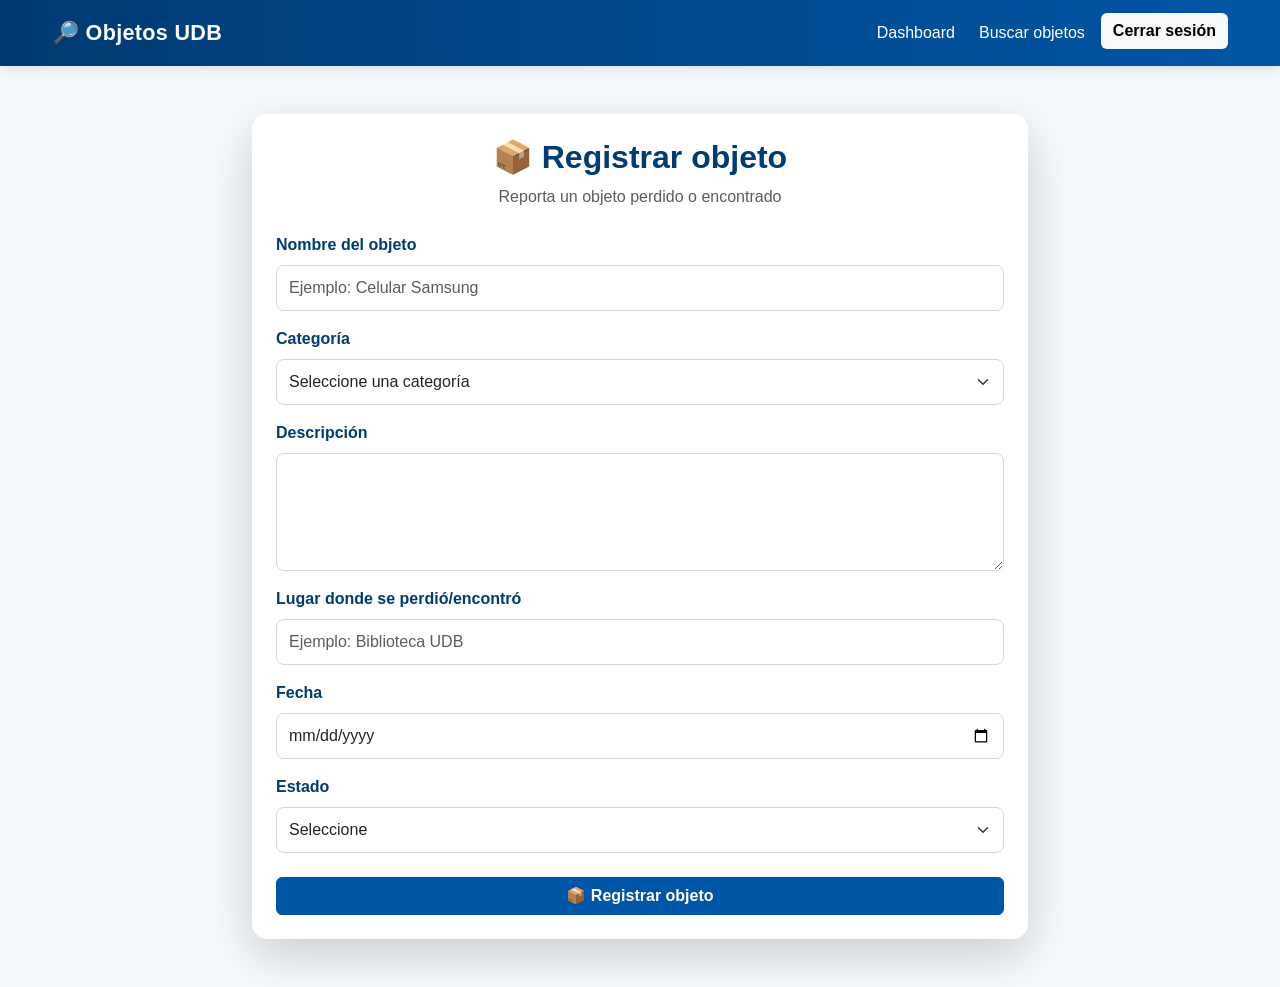
==== publicar.html @ 340324fe "feat: agregar autenticacion y dashboard" ====
<!DOCTYPE html>
<html lang="es">

<head>

    <meta charset="UTF-8">

    <meta name="viewport" content="width=device-width, initial-scale=1.0">

    <title>Publicar objeto - Objetos UDB</title>

    <link
        href="https://cdn.jsdelivr.net/npm/bootstrap@5.3.3/dist/css/bootstrap.min.css"
        rel="stylesheet">

    <link rel="stylesheet" href="css/estilos.css">

</head>


<body>


<nav class="navbar navbar-expand-lg navbar-dark navbar-udb">

    <div class="container">

        <a
            class="navbar-brand fw-bold"
            href="dashboard.html">

            🔎 Objetos UDB

        </a>

        <button
            class="navbar-toggler"
            type="button"
            data-bs-toggle="collapse"
            data-bs-target="#menu">

            <span class="navbar-toggler-icon"></span>

        </button>


        <div
            class="collapse navbar-collapse"
            id="menu">

            <ul class="navbar-nav ms-auto">

                <li class="nav-item">

                    <a
                        class="nav-link"
                        href="dashboard.html">

                        Dashboard

                    </a>

                </li>

                <li class="nav-item">

                    <a
                        class="nav-link"
                        href="objetos.html">

                        Buscar objetos

                    </a>

                </li>

                <li class="nav-item">

                    <button
                        class="btn btn-light ms-lg-2"
                        onclick="cerrarSesion()">

                        Cerrar sesión

                    </button>

                </li>

            </ul>

        </div>

    </div>

</nav>



<main class="container py-5">

    <div class="row justify-content-center">

        <div class="col-lg-8">

            <div class="card shadow-lg">

                <div class="card-body p-4">

                    <h2 class="text-center mb-2">
                        📦 Registrar objeto
                    </h2>

                    <p class="text-center text-muted mb-4">

                        Reporta un objeto perdido o encontrado

                    </p>


                    <div
                        id="mensaje"
                        class="alert d-none">
                    </div>


                    <form id="formPublicar">


                        <div class="mb-3">

                            <label
                                class="form-label"
                                for="nombreObjeto">

                                Nombre del objeto

                            </label>

                            <input
                                type="text"
                                id="nombreObjeto"
                                class="form-control"
                                placeholder="Ejemplo: Celular Samsung">

                        </div>


                        <div class="mb-3">

                            <label
                                class="form-label"
                                for="categoria">

                                Categoría

                            </label>

                            <select
                                id="categoria"
                                class="form-select">

                                <option value="">
                                    Seleccione una categoría
                                </option>

                                <option value="Electrónico">
                                    Electrónico
                                </option>

                                <option value="Documentos">
                                    Documentos
                                </option>

                                <option value="Accesorios">
                                    Accesorios
                                </option>

                                <option value="Ropa">
                                    Ropa
                                </option>

                                <option value="Llaves">
                                    Llaves
                                </option>

                                <option value="Otros">
                                    Otros
                                </option>

                            </select>

                        </div>


                        <div class="mb-3">

                            <label
                                class="form-label"
                                for="descripcion">

                                Descripción

                            </label>

                            <textarea
                                id="descripcion"
                                class="form-control"
                                rows="4"
                                placeholder="Describe el objeto...">
                            </textarea>

                        </div>


                        <div class="mb-3">

                            <label
                                class="form-label"
                                for="ubicacion">

                                Lugar donde se perdió/encontró

                            </label>

                            <input
                                type="text"
                                id="ubicacion"
                                class="form-control"
                                placeholder="Ejemplo: Biblioteca UDB">

                        </div>


                        <div class="mb-3">

                            <label
                                class="form-label"
                                for="fecha">

                                Fecha

                            </label>

                            <input
                                type="date"
                                id="fecha"
                                class="form-control">

                        </div>


                        <div class="mb-4">

                            <label
                                class="form-label"
                                for="estado">

                                Estado

                            </label>

                            <select
                                id="estado"
                                class="form-select">

                                <option value="">
                                    Seleccione
                                </option>

                                <option value="Perdido">
                                    Perdido
                                </option>

                                <option value="Encontrado">
                                    Encontrado
                                </option>

                            </select>

                        </div>


                        <button
                            type="submit"
                            class="btn btn-primary w-100">

                            📦 Registrar objeto

                        </button>


                    </form>

                </div>

            </div>

        </div>

    </div>

</main>



<script src="js/auth.js"></script>

<script src="js/publicar.js"></script>


<script
    src="https://cdn.jsdelivr.net/npm/bootstrap@5.3.3/dist/js/bootstrap.bundle.min.js">
</script>

</body>

</html>
---- css/estilos.css ----
:root {

    --azul-udb: #0056A6;
    --azul-oscuro: #003B73;
    --azul-medio: #0072CE;
    --azul-claro: #EAF4FC;
    --azul-suave: #F4F9FD;

    --blanco: #FFFFFF;
    --gris: #6C757D;
    --gris-claro: #F5F7FA;
    --texto: #263238;

}

* {
    box-sizing: border-box;
}

html {
    scroll-behavior: smooth;
}

body {

    margin: 0;

    font-family:
        "Segoe UI",
        Arial,
        sans-serif;

    background-color: var(--azul-suave);

    color: var(--texto);

}

.navbar-udb {

    background:
        linear-gradient(
            90deg,
            var(--azul-oscuro),
            var(--azul-udb)
        );

    padding: 12px 0;

    box-shadow:
        0 2px 10px rgba(0, 0, 0, 0.12);

}


.navbar-udb .navbar-brand {

    color: var(--blanco);

    font-size: 1.35rem;

    font-weight: 700;

    letter-spacing: 0.3px;

}


.navbar-udb .navbar-brand:hover {

    color: var(--blanco);

}


.navbar-udb .nav-link {

    color: var(--blanco);

    font-weight: 500;

    margin-left: 8px;

    transition: all 0.3s ease;

}


.navbar-udb .nav-link:hover {

    color: #B9DEFF;

    transform: translateY(-1px);

}


.navbar-udb .nav-link.active {

    color: #B9DEFF;

}


/* Botón del menú móvil */

.navbar-toggler {

    border: 1px solid rgba(255, 255, 255, 0.5);

}


.navbar-toggler:focus {

    box-shadow:
        0 0 0 0.15rem rgba(255, 255, 255, 0.25);

}

.hero {

    min-height: 520px;

    display: flex;

    align-items: center;

    justify-content: center;

    text-align: center;

    padding: 70px 20px;

    color: var(--blanco);

    background:

        linear-gradient(
            135deg,
            var(--azul-oscuro),
            var(--azul-udb),
            var(--azul-medio)
        );

}


.hero h1 {

    font-size: 3rem;

    font-weight: 700;

    margin-bottom: 15px;

}


.hero p {

    font-size: 1.25rem;

}


.hero-text {

    max-width: 700px;

    margin: 0 auto;

    opacity: 0.95;

}


.btn-primary {

    background-color: var(--azul-udb);

    border-color: var(--azul-udb);

    font-weight: 600;

}


.btn-primary:hover {

    background-color: var(--azul-oscuro);

    border-color: var(--azul-oscuro);

}


.btn-outline-primary {

    color: var(--azul-udb);

    border-color: var(--azul-udb);

}


.btn-outline-primary:hover {

    background-color: var(--azul-udb);

    border-color: var(--azul-udb);

    color: var(--blanco);

}


/* Botón blanco utilizado sobre fondos azules */

.hero .btn-light {

    color: var(--azul-oscuro);

    font-weight: 600;

}

.card {

    border: none;

    border-radius: 15px;

    background-color: var(--blanco);

    box-shadow:
        0 4px 15px rgba(0, 63, 120, 0.08);

    transition:
        transform 0.3s ease,
        box-shadow 0.3s ease;

}


.card:hover {

    transform: translateY(-5px);

    box-shadow:
        0 8px 25px rgba(0, 63, 120, 0.15);

}


.icono {

    font-size: 3rem;

    margin-bottom: 15px;

}


/* =====================================================
   TÍTULOS
===================================================== */

h1,
h2,
h3,
h4,
h5 {

    color: var(--azul-oscuro);

    font-weight: 700;

}


/* En el Hero los títulos deben seguir siendo blancos */

.hero h1 {

    color: var(--blanco);

}


/* =====================================================
   FORMULARIOS
===================================================== */

.form-label {

    color: var(--azul-oscuro);

    font-weight: 600;

}


.form-control,
.form-select {

    border: 1px solid #CED8E2;

    border-radius: 8px;

    padding: 10px 12px;

}


.form-control:focus,
.form-select:focus {

    border-color: var(--azul-udb);

    box-shadow:
        0 0 0 0.2rem rgba(0, 86, 166, 0.15);

}


/* =====================================================
   ALERTAS
===================================================== */

.alert {

    border-radius: 10px;

}


/* =====================================================
   DASHBOARD
===================================================== */

.dashboard-card {

    border: none;

    border-top:
        4px solid var(--azul-udb);

    border-radius: 12px;

    transition:
        transform 0.3s ease,
        box-shadow 0.3s ease;

}


.dashboard-card:hover {

    transform: translateY(-5px);

}


.dashboard-icon {

    font-size: 2.5rem;

    margin-bottom: 10px;

}


.dashboard-card h2 {

    color: var(--azul-udb);

    font-size: 2.2rem;

    font-weight: 700;

}


.dashboard-card h5 {

    color: var(--azul-oscuro);

}


/* =====================================================
   BADGES
===================================================== */

.badge {

    border-radius: 20px;

    padding: 7px 12px;

}


/* =====================================================
   SECCIONES
===================================================== */

section {

    position: relative;

}


.container {

    max-width: 1200px;

}


/* =====================================================
   FOOTER
===================================================== */

.footer {

    background:
        linear-gradient(
            90deg,
            var(--azul-oscuro),
            var(--azul-udb)
        );

    color: var(--blanco);

    padding: 25px 15px;

    margin-top: 40px;

}


.footer p {

    margin: 0;

}


/* =====================================================
   ENLACES
===================================================== */

a {

    color: var(--azul-udb);

}


a:hover {

    color: var(--azul-oscuro);

}


/* =====================================================
   BOTÓN CERRAR SESIÓN
===================================================== */

.btn-light {

    font-weight: 600;

    border: none;

}


.btn-light:hover {

    background-color: #EAF4FC;

    color: var(--azul-oscuro);

}


/* =====================================================
   RESPONSIVE - TABLETS
===================================================== */

@media (max-width: 992px) {

    .navbar-udb .nav-link {

        margin-left: 0;

        padding: 10px 0;

    }


    .hero h1 {

        font-size: 2.5rem;

    }

}


/* =====================================================
   RESPONSIVE - CELULARES
===================================================== */

@media (max-width: 768px) {

    .hero {

        min-height: 450px;

        padding: 50px 20px;

    }


    .hero h1 {

        font-size: 2rem;

    }


    .hero p {

        font-size: 1rem;

    }


    .dashboard-card {

        margin-bottom: 5px;

    }

}


/* =====================================================
   CELULARES PEQUEÑOS
===================================================== */

@media (max-width: 480px) {

    .hero h1 {

        font-size: 1.7rem;

    }


    .hero {

        padding: 40px 15px;

    }


    .btn-lg {

        width: 100%;

        margin-bottom: 10px;

    }

}
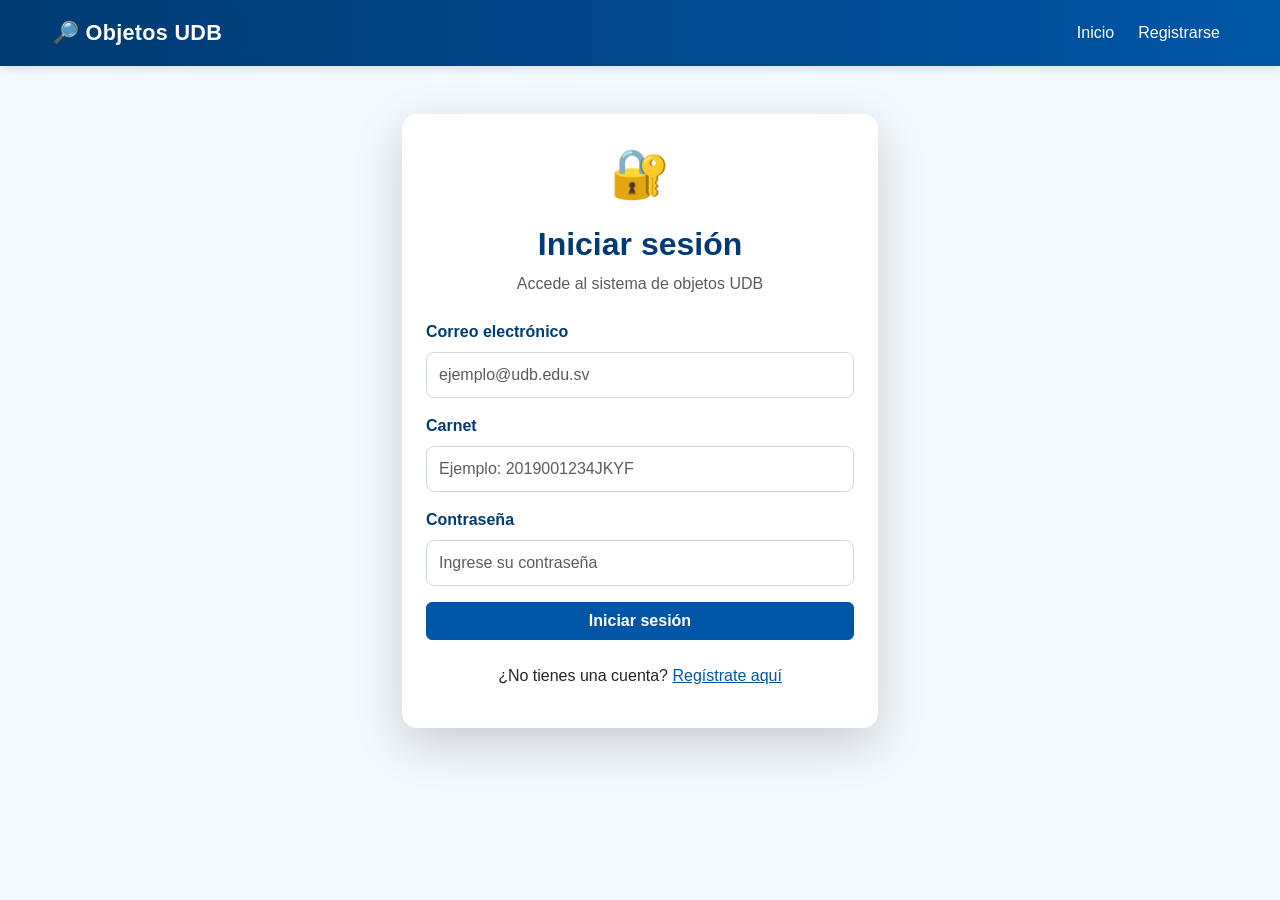
==== commit b0f8610c: "feat: implementar catalogo y gestion de objetos" ====
--- a/publicar.html
+++ b/publicar.html
@@ -304,7 +304,6 @@
 
 
 <script src="js/auth.js"></script>
-
 <script src="js/publicar.js"></script>
 
 
